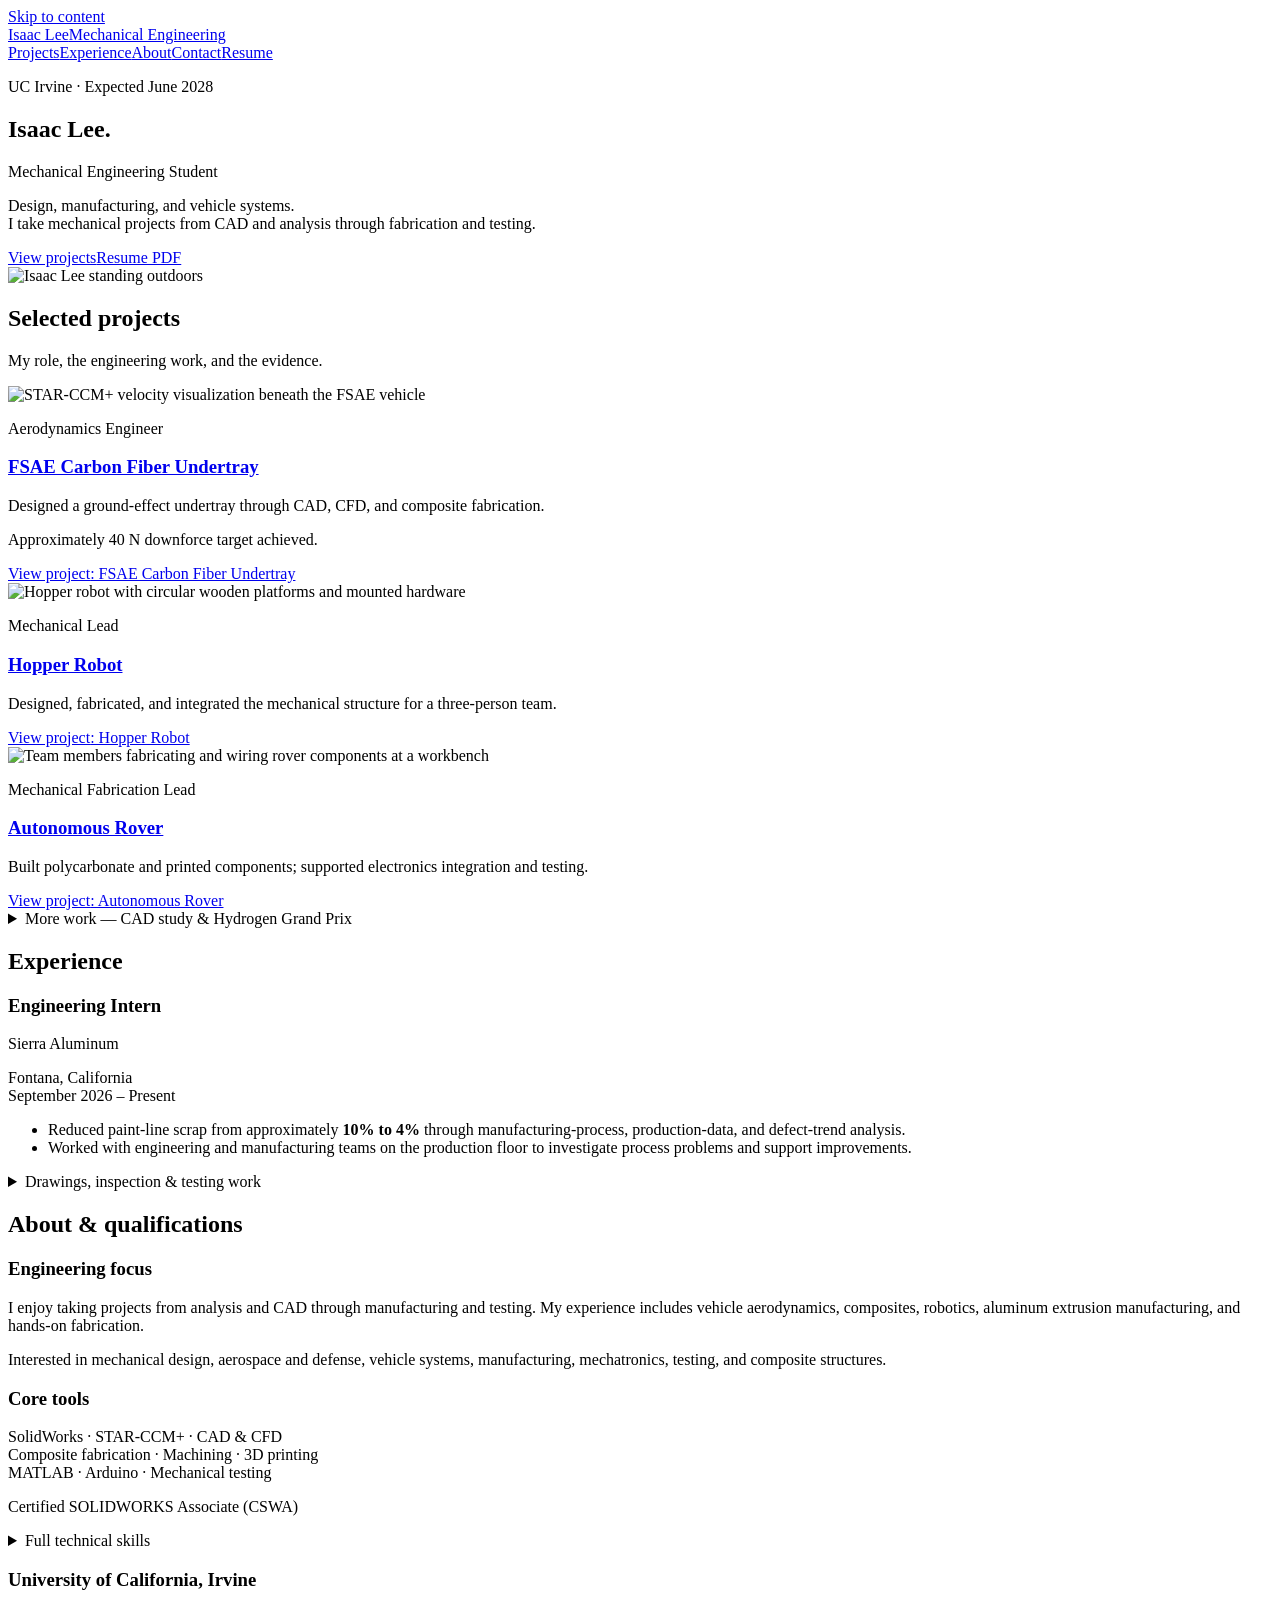
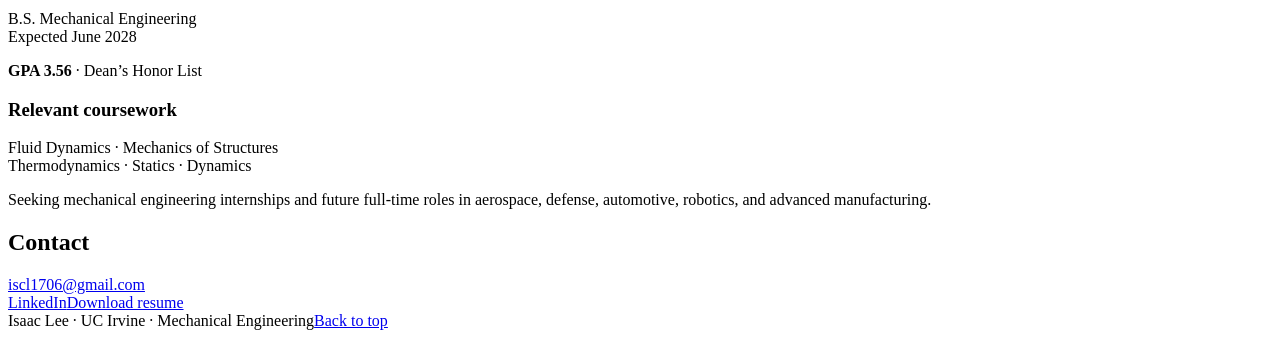
==== index.html @ 889b58a3 "Add portfolio homepage and deployment documentation" ====
<!doctype html>
<html lang="en">
<head>
  <meta charset="utf-8">
  <meta name="viewport" content="width=device-width, initial-scale=1">
  <title>Mechanical Engineering Portfolio | Isaac Lee</title>
  <meta name="description" content="Isaac Lee — UC Irvine Mechanical Engineering student. Projects in vehicle aerodynamics, composites, robotics, CAD, and manufacturing.">
  <meta name="theme-color" content="#023821">
  <link rel="icon" type="image/svg+xml" href="assets/favicon.svg">
  <link rel="stylesheet" href="css/style.css">
  <script defer src="js/config.js"></script>
  <script defer src="js/script.js"></script>
</head>
<body>
<a class="skip-link" href="#main">Skip to content</a>
<header class="site-header"><div class="container header-inner">
<a class="brand" href="index.html#home">Isaac Lee<span>Mechanical Engineering</span></a>
<button class="menu-toggle" type="button" aria-expanded="false" aria-controls="site-nav" hidden>Menu</button>
<nav id="site-nav" aria-label="Main navigation"><a href="index.html#projects">Projects</a><a href="index.html#experience">Experience</a><a href="index.html#about">About</a><a href="index.html#contact">Contact</a><a href="assets/Isaac_Lee_Resume.pdf" target="_blank" rel="noopener">Resume</a></nav>
</div></header>
<main id="main">
<section class="hero container" id="home" aria-labelledby="hero-title"><div><p class="eyebrow">UC Irvine · Expected June 2028</p><h1 id="hero-title">Isaac Lee<span>.</span></h1><p class="hero-title">Mechanical Engineering Student</p><p class="hero-intro">Design, manufacturing, and vehicle systems.<br> I take mechanical projects from CAD and analysis through fabrication and testing.</p><div class="actions"><a class="button primary" href="#projects">View projects</a><a class="button" href="assets/Isaac_Lee_Resume.pdf" data-resume="open" target="_blank" rel="noopener">Resume PDF</a></div></div><img src="assets/images/headshot.webp" alt="Isaac Lee standing outdoors" width="769" height="1024"></section>

<section class="section container" id="projects" aria-labelledby="projects-title"><div class="section-heading"><h2 id="projects-title">Selected projects</h2><p>My role, the engineering work, and the evidence.</p></div><div class="project-grid"><article class="project-card"><img src="assets/images/fsae-cfd-velocity.png" alt="STAR-CCM+ velocity visualization beneath the FSAE vehicle" width="442" height="252" loading="lazy"><div class="project-card-body"><p class="role">Aerodynamics Engineer</p><h3><a href="projects/fsae-undertray.html">FSAE Carbon Fiber Undertray</a></h3><p>Designed a ground-effect undertray through CAD, CFD, and composite fabrication.</p><p class="project-result">Approximately 40 N downforce target achieved.</p><a class="text-link" href="projects/fsae-undertray.html">View project<span class="sr-only">: FSAE Carbon Fiber Undertray</span></a></div></article><article class="project-card"><img src="assets/images/hopper-final.webp" alt="Hopper robot with circular wooden platforms and mounted hardware" width="769" height="1024" loading="lazy"><div class="project-card-body"><p class="role">Mechanical Lead</p><h3><a href="projects/hopper-robot.html">Hopper Robot</a></h3><p>Designed, fabricated, and integrated the mechanical structure for a three-person team.</p><a class="text-link" href="projects/hopper-robot.html">View project<span class="sr-only">: Hopper Robot</span></a></div></article><article class="project-card"><img src="assets/images/rover-team-work.webp" alt="Team members fabricating and wiring rover components at a workbench" width="2048" height="942" loading="lazy"><div class="project-card-body"><p class="role">Mechanical Fabrication Lead</p><h3><a href="projects/autonomous-rover.html">Autonomous Rover</a></h3><p>Built polycarbonate and printed components; supported electronics integration and testing.</p><a class="text-link" href="projects/autonomous-rover.html">View project<span class="sr-only">: Autonomous Rover</span></a></div></article></div>
<details class="more-work"><summary>More work — CAD study &amp; Hydrogen Grand Prix</summary><article class="cad-study"><h3>Mechanical CAD / Killjoy Turret</h3><p class="metadata">March – June 2025</p><p>Fully articulated, 17-component SolidWorks model built from in-game references, with material selection for manufacturability and assembly.</p><a class="text-link" href="projects/cad-turret.html">View CAD study</a></article><section class="supporting-gallery" aria-labelledby="hydrogen-title"><h3 id="hydrogen-title">Hydrogen Grand Prix</h3><p>Vehicle and team photographs from an earlier project.</p><div class="gallery-grid hydrogen-gallery"><figure class="evidence " data-evidence="hydrogen-car">
  <img src="assets/images/hydrogen-car.webp" alt="A red and blue model race car on a display table" width="871" height="581" loading="lazy">
  <figcaption>Hydrogen Grand Prix vehicle</figcaption>
</figure><figure class="evidence " data-evidence="hydrogen-cars-together">
  <img src="assets/images/hydrogen-cars-together.webp" alt="Two model race cars packed side by side in a transport case" width="261" height="578" loading="lazy">
  <figcaption>Two vehicles in transport</figcaption>
</figure><figure class="evidence " data-evidence="hydrogen-team">
  <img src="assets/images/hydrogen-team.webp" alt="Five team members standing with their model race car" width="1024" height="769" loading="lazy">
  <figcaption>Hydrogen Grand Prix team</figcaption>
</figure></div></section></details></section>

<section class="section container" id="experience" aria-labelledby="experience-title"><h2 id="experience-title">Experience</h2><article class="experience-grid"><div><h3>Engineering Intern</h3><p>Sierra Aluminum</p><p class="metadata">Fontana, California<br>September 2026 – Present</p></div><div><ul class="body-list"><li>Reduced paint-line scrap from approximately <strong>10% to 4%</strong> through manufacturing-process, production-data, and defect-trend analysis.</li><li>Worked with engineering and manufacturing teams on the production floor to investigate process problems and support improvements.</li></ul><details><summary>Drawings, inspection &amp; testing work</summary><ul class="body-list"><li>Reviewed engineering drawings, technical specifications, inspection data, and dimensional requirements for aluminum extrusions.</li><li>Supported tensile testing, equipment calibration, test-data collection, and Excel-based analysis.</li></ul></details></div></article></section>

<section class="section section-shaded" id="about" aria-labelledby="about-title"><div class="container"><h2 id="about-title">About &amp; qualifications</h2><div class="qualifications-grid"><div><h3>Engineering focus</h3><p>I enjoy taking projects from analysis and CAD through manufacturing and testing. My experience includes vehicle aerodynamics, composites, robotics, aluminum extrusion manufacturing, and hands-on fabrication.</p><p>Interested in mechanical design, aerospace and defense, vehicle systems, manufacturing, mechatronics, testing, and composite structures.</p><div id="skills"><h3>Core tools</h3><p>SolidWorks · STAR-CCM+ · CAD &amp; CFD<br>Composite fabrication · Machining · 3D printing<br>MATLAB · Arduino · Mechanical testing</p><p class="certification">Certified SOLIDWORKS Associate (CSWA)</p><details><summary>Full technical skills</summary><div class="skills-grid">
<article class="skill-group"><h3>CAD / Simulation</h3><ul><li>SolidWorks</li><li>SolidWorks Simulation</li><li>STAR-CCM+</li><li>Onshape</li><li>AutoCAD</li></ul></article><article class="skill-group"><h3>Engineering Analysis</h3><ul><li>CFD</li><li>Mechanical design</li><li>Design iteration</li><li>Mass distribution / center of gravity analysis</li><li>Basic structural analysis</li><li>Torque and gear-ratio calculations</li><li>Engineering drawings</li><li>GD&amp;T familiarity</li></ul></article><article class="skill-group"><h3>Manufacturing</h3><ul><li>CNC milling</li><li>Manual milling</li><li>Manual lathe</li><li>Laser cutting</li><li>3D printing</li><li>Bandsaw</li><li>Drill press</li><li>Jigsaw</li><li>Composite manufacturing</li><li>Wet layup</li><li>Vacuum bagging</li><li>Mold finishing</li></ul></article><article class="skill-group"><h3>Electronics / Programming</h3><ul><li>MATLAB</li><li>Arduino C++</li><li>Soldering</li><li>Wiring</li><li>Sensors</li><li>Motor controllers</li><li>Servos</li></ul></article><article class="skill-group"><h3>Testing</h3><ul><li>Tensile testing</li><li>Equipment calibration</li><li>Mechanical testing</li><li>Prototype testing</li><li>Manufacturing process analysis</li><li>Excel data analysis</li></ul></article>
  </div></details></div></div><div><h3>University of California, Irvine</h3><p>B.S. Mechanical Engineering<br>Expected June 2028</p><p><strong>GPA 3.56</strong> · Dean’s Honor List</p><h3>Relevant coursework</h3><p>Fluid Dynamics · Mechanics of Structures<br>Thermodynamics · Statics · Dynamics</p><p class="career-note">Seeking mechanical engineering internships and future full-time roles in aerospace, defense, automotive, robotics, and advanced manufacturing.</p></div></div></div></section>

<section class="section container contact-grid" id="contact" aria-labelledby="contact-title"><div><h2 id="contact-title">Contact</h2><a class="email-link" href="mailto:iscl1706@gmail.com">iscl1706@gmail.com</a></div><div class="actions" id="resume"><a class="text-link" href="https://www.linkedin.com/in/isaacbl/" data-profile="linkedin">LinkedIn</a><a class="text-link" href="assets/Isaac_Lee_Resume.pdf" data-resume="download" download="Isaac_Lee_Resume.pdf">Download resume</a></div></section>
</main><footer class="site-footer"><div class="container footer-inner"><span>Isaac Lee · UC Irvine · Mechanical Engineering</span><a href="index.html#home">Back to top</a></div></footer></body></html>
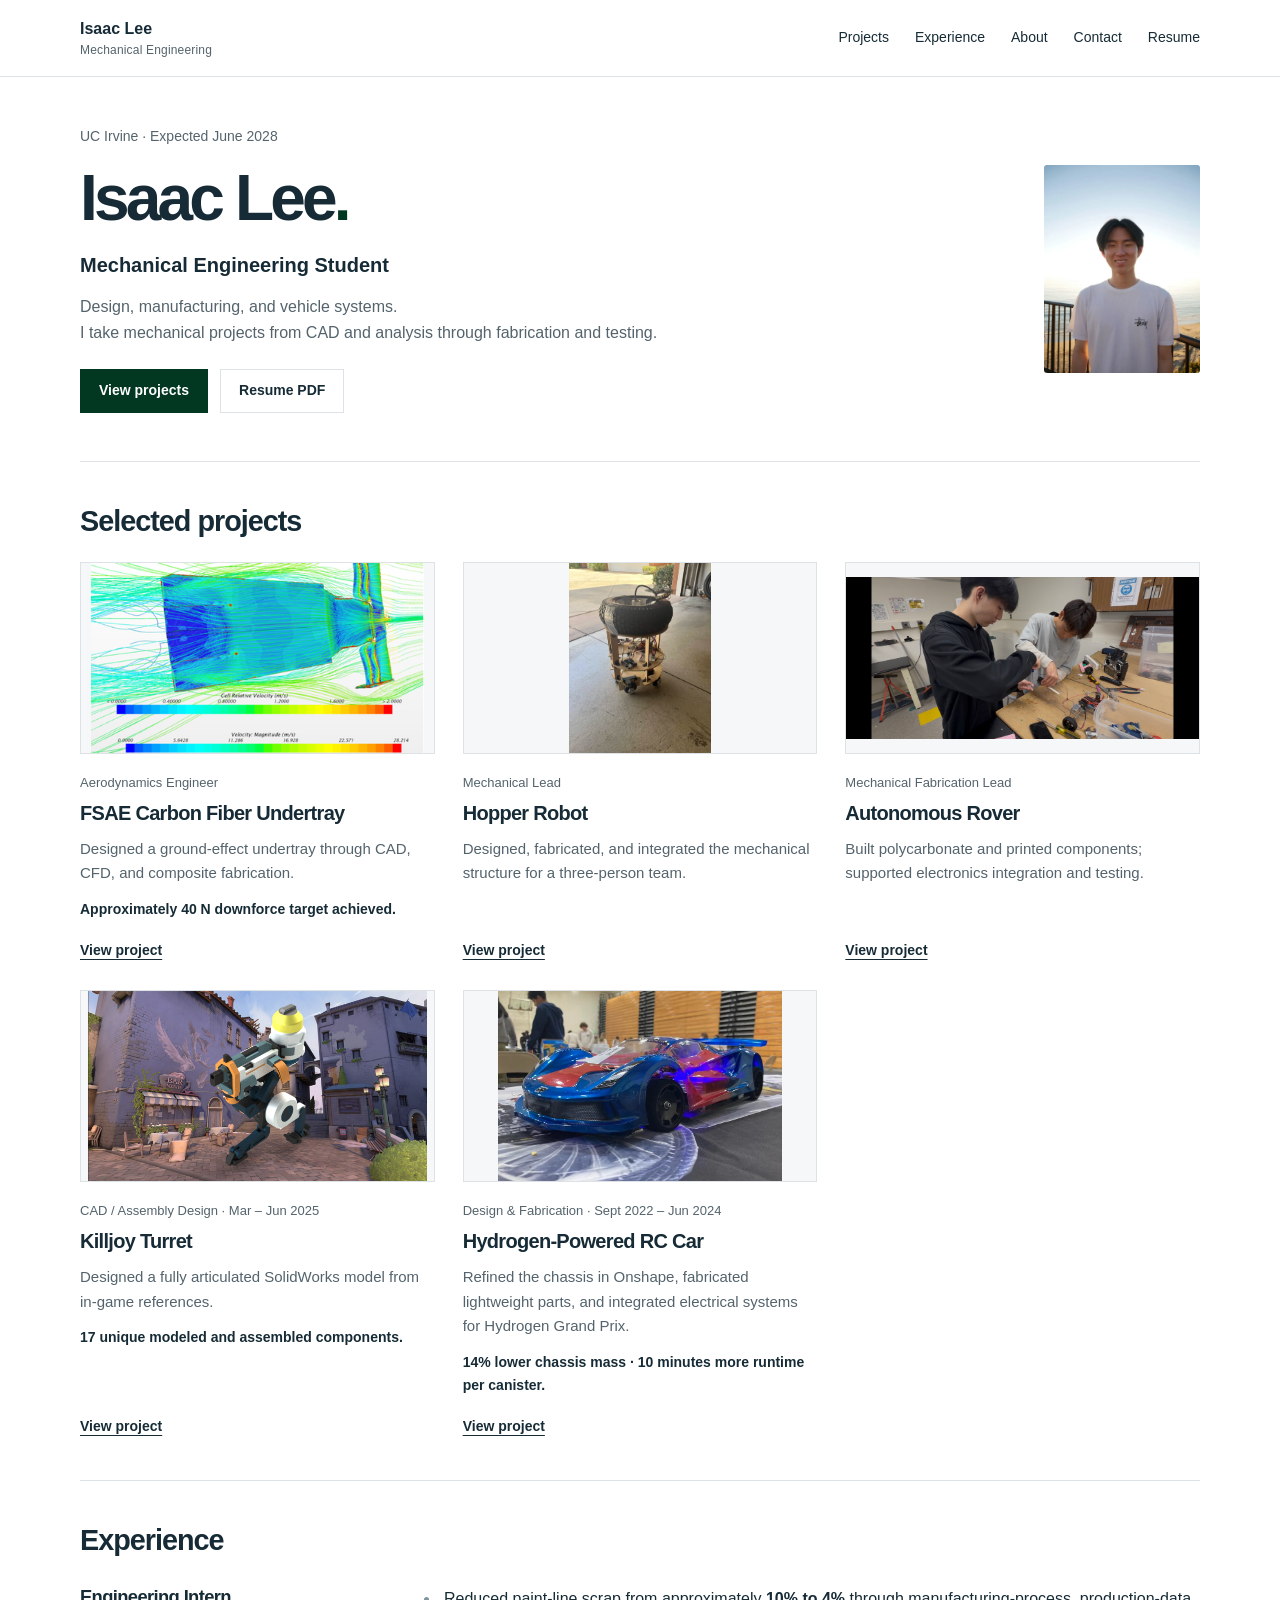
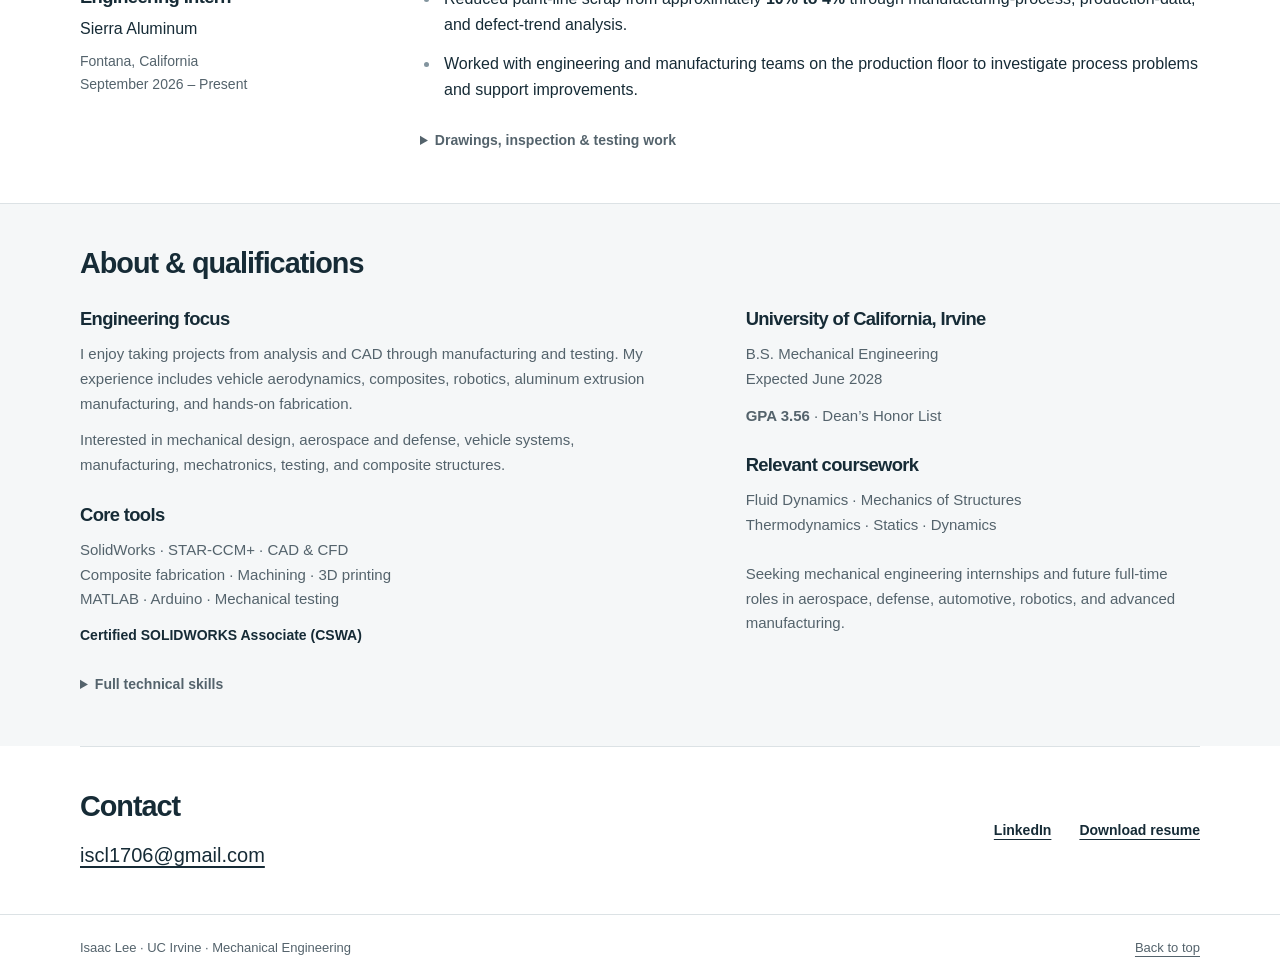
==== commit 53b7b0fe: "Show all five projects on the homepage" ====
--- a/index.html
+++ b/index.html
@@ -21,17 +21,8 @@
 <main id="main">
 <section class="hero container" id="home" aria-labelledby="hero-title"><div><p class="eyebrow">UC Irvine · Expected June 2028</p><h1 id="hero-title">Isaac Lee<span>.</span></h1><p class="hero-title">Mechanical Engineering Student</p><p class="hero-intro">Design, manufacturing, and vehicle systems.<br> I take mechanical projects from CAD and analysis through fabrication and testing.</p><div class="actions"><a class="button primary" href="#projects">View projects</a><a class="button" href="assets/Isaac_Lee_Resume.pdf" data-resume="open" target="_blank" rel="noopener">Resume PDF</a></div></div><img src="assets/images/headshot.webp" alt="Isaac Lee standing outdoors" width="769" height="1024"></section>
 
-<section class="section container" id="projects" aria-labelledby="projects-title"><div class="section-heading"><h2 id="projects-title">Selected projects</h2><p>My role, the engineering work, and the evidence.</p></div><div class="project-grid"><article class="project-card"><img src="assets/images/fsae-cfd-velocity.png" alt="STAR-CCM+ velocity visualization beneath the FSAE vehicle" width="442" height="252" loading="lazy"><div class="project-card-body"><p class="role">Aerodynamics Engineer</p><h3><a href="projects/fsae-undertray.html">FSAE Carbon Fiber Undertray</a></h3><p>Designed a ground-effect undertray through CAD, CFD, and composite fabrication.</p><p class="project-result">Approximately 40 N downforce target achieved.</p><a class="text-link" href="projects/fsae-undertray.html">View project<span class="sr-only">: FSAE Carbon Fiber Undertray</span></a></div></article><article class="project-card"><img src="assets/images/hopper-final.webp" alt="Hopper robot with circular wooden platforms and mounted hardware" width="769" height="1024" loading="lazy"><div class="project-card-body"><p class="role">Mechanical Lead</p><h3><a href="projects/hopper-robot.html">Hopper Robot</a></h3><p>Designed, fabricated, and integrated the mechanical structure for a three-person team.</p><a class="text-link" href="projects/hopper-robot.html">View project<span class="sr-only">: Hopper Robot</span></a></div></article><article class="project-card"><img src="assets/images/rover-team-work.webp" alt="Team members fabricating and wiring rover components at a workbench" width="2048" height="942" loading="lazy"><div class="project-card-body"><p class="role">Mechanical Fabrication Lead</p><h3><a href="projects/autonomous-rover.html">Autonomous Rover</a></h3><p>Built polycarbonate and printed components; supported electronics integration and testing.</p><a class="text-link" href="projects/autonomous-rover.html">View project<span class="sr-only">: Autonomous Rover</span></a></div></article></div>
-<details class="more-work"><summary>More work — CAD study &amp; Hydrogen Grand Prix</summary><article class="cad-study"><h3>Mechanical CAD / Killjoy Turret</h3><p class="metadata">March – June 2025</p><p>Fully articulated, 17-component SolidWorks model built from in-game references, with material selection for manufacturability and assembly.</p><a class="text-link" href="projects/cad-turret.html">View CAD study</a></article><section class="supporting-gallery" aria-labelledby="hydrogen-title"><h3 id="hydrogen-title">Hydrogen Grand Prix</h3><p>Vehicle and team photographs from an earlier project.</p><div class="gallery-grid hydrogen-gallery"><figure class="evidence " data-evidence="hydrogen-car">
-  <img src="assets/images/hydrogen-car.webp" alt="A red and blue model race car on a display table" width="871" height="581" loading="lazy">
-  <figcaption>Hydrogen Grand Prix vehicle</figcaption>
-</figure><figure class="evidence " data-evidence="hydrogen-cars-together">
-  <img src="assets/images/hydrogen-cars-together.webp" alt="Two model race cars packed side by side in a transport case" width="261" height="578" loading="lazy">
-  <figcaption>Two vehicles in transport</figcaption>
-</figure><figure class="evidence " data-evidence="hydrogen-team">
-  <img src="assets/images/hydrogen-team.webp" alt="Five team members standing with their model race car" width="1024" height="769" loading="lazy">
-  <figcaption>Hydrogen Grand Prix team</figcaption>
-</figure></div></section></details></section>
+<section class="section container" id="projects" aria-labelledby="projects-title"><div class="section-heading"><h2 id="projects-title">Selected projects</h2></div><div class="project-grid"><article class="project-card"><img src="assets/images/fsae-cfd-velocity.png" alt="STAR-CCM+ velocity visualization beneath the FSAE vehicle" width="442" height="252" loading="lazy"><div class="project-card-body"><p class="role">Aerodynamics Engineer</p><h3><a href="projects/fsae-undertray.html">FSAE Carbon Fiber Undertray</a></h3><p>Designed a ground-effect undertray through CAD, CFD, and composite fabrication.</p><p class="project-result">Approximately 40 N downforce target achieved.</p><a class="text-link" href="projects/fsae-undertray.html">View project<span class="sr-only">: FSAE Carbon Fiber Undertray</span></a></div></article><article class="project-card"><img src="assets/images/hopper-final.webp" alt="Hopper robot with circular wooden platforms and mounted hardware" width="769" height="1024" loading="lazy"><div class="project-card-body"><p class="role">Mechanical Lead</p><h3><a href="projects/hopper-robot.html">Hopper Robot</a></h3><p>Designed, fabricated, and integrated the mechanical structure for a three-person team.</p><a class="text-link" href="projects/hopper-robot.html">View project<span class="sr-only">: Hopper Robot</span></a></div></article><article class="project-card"><img src="assets/images/rover-team-work.webp" alt="Team members fabricating and wiring rover components at a workbench" width="2048" height="942" loading="lazy"><div class="project-card-body"><p class="role">Mechanical Fabrication Lead</p><h3><a href="projects/autonomous-rover.html">Autonomous Rover</a></h3><p>Built polycarbonate and printed components; supported electronics integration and testing.</p><a class="text-link" href="projects/autonomous-rover.html">View project<span class="sr-only">: Autonomous Rover</span></a></div></article><article class="project-card"><img src="assets/images/turret-cad.png" alt="Killjoy Turret SolidWorks assembly rendering" width="1275" height="715" loading="lazy"><div class="project-card-body"><p class="role">CAD / Assembly Design · Mar – Jun 2025</p><h3><a href="projects/cad-turret.html">Killjoy Turret</a></h3><p>Designed a fully articulated SolidWorks model from in-game references.</p><p class="project-result">17 unique modeled and assembled components.</p><a class="text-link" href="projects/cad-turret.html">View project<span class="sr-only">: Killjoy Turret</span></a></div></article><article class="project-card"><img src="assets/images/hydrogen-car.webp" alt="Hydrogen-powered RC car on a display table" width="871" height="581" loading="lazy"><div class="project-card-body"><p class="role">Design &amp; Fabrication · Sept 2022 – Jun 2024</p><h3><a href="projects/hydrogen-rc-car.html">Hydrogen-Powered RC Car</a></h3><p>Refined the chassis in Onshape, fabricated lightweight parts, and integrated electrical systems for Hydrogen Grand Prix.</p><p class="project-result">14% lower chassis mass · 10 minutes more runtime per canister.</p><a class="text-link" href="projects/hydrogen-rc-car.html">View project<span class="sr-only">: Hydrogen-Powered RC Car</span></a></div></article></div>
+</section>
 
 <section class="section container" id="experience" aria-labelledby="experience-title"><h2 id="experience-title">Experience</h2><article class="experience-grid"><div><h3>Engineering Intern</h3><p>Sierra Aluminum</p><p class="metadata">Fontana, California<br>September 2026 – Present</p></div><div><ul class="body-list"><li>Reduced paint-line scrap from approximately <strong>10% to 4%</strong> through manufacturing-process, production-data, and defect-trend analysis.</li><li>Worked with engineering and manufacturing teams on the production floor to investigate process problems and support improvements.</li></ul><details><summary>Drawings, inspection &amp; testing work</summary><ul class="body-list"><li>Reviewed engineering drawings, technical specifications, inspection data, and dimensional requirements for aluminum extrusions.</li><li>Supported tensile testing, equipment calibration, test-data collection, and Excel-based analysis.</li></ul></details></div></article></section>
 
--- a/css/style.css
+++ b/css/style.css
@@ -0,0 +1,178 @@
+:root {
+  --ink: #162b36; --muted: #54636c; --line: #dce2e5;
+  --surface: #f5f7f8; --accent: #023821;
+  --sans: "Segoe UI", Arial, sans-serif;
+}
+* { box-sizing: border-box; }
+html { scroll-behavior: smooth; scroll-padding-top: 100px; }
+body { margin: 0; background: white; color: var(--ink); font: 16px/1.65 var(--sans); }
+a { color: inherit; text-underline-offset: 4px; }
+a:hover { color: var(--accent); }
+a:focus-visible, button:focus-visible, summary:focus-visible { outline: 3px solid var(--accent); outline-offset: 5px; }
+button { font: inherit; cursor: pointer; }
+img, video { display: block; max-width: 100%; width: 100%; height: auto; }
+h1,h2,h3,p,ul,dl,figure { margin: 0; }
+h1,h2,h3 { line-height: 1.2; letter-spacing: -.035em; }
+h2 { font-size: 1.8rem; font-weight: 650; }
+h3 { font-size: 1.15rem; font-weight: 650; }
+p + p { margin-top: 12px; }
+ul { padding-left: 20px; }
+.container { width: min(1120px, calc(100% - 64px)); margin-inline: auto; }
+.sr-only { position: absolute; width: 1px; height: 1px; padding: 0; overflow: hidden; clip: rect(0,0,0,0); white-space: nowrap; border: 0; }
+.skip-link { position: fixed; top: -80px; left: 16px; z-index: 20; padding: 12px 20px; background: var(--ink); color: white; }
+.skip-link:focus { top: 12px; }
+.site-header { background: white; position: sticky; top: 0; z-index: 10; border-bottom: 1px solid var(--line); }
+.header-inner { min-height: 76px; display: flex; align-items: center; justify-content: space-between; gap: 20px; }
+.brand { text-decoration: none; font-weight: 650; font-size: 1rem; line-height: 1.35; }
+.brand span { display: block; font-size: .75rem; font-weight: 400; color: var(--muted); margin-top: 3px; letter-spacing: .015em; }
+#site-nav { display: flex; gap: 26px; }
+#site-nav a { text-decoration: none; font-size: .875rem; padding-block: 10px; }
+.menu-toggle { display: none; border: 1px solid var(--line); background: white; padding: 7px 13px; }
+.hero { display: grid; grid-template-columns: minmax(0,1fr) 156px; align-items: center; gap: 60px; padding-block: 48px; }
+.hero > * { min-width: 0; }
+.eyebrow { color: var(--muted); font-size: .875rem; margin-bottom: 12px; }
+.hero h1 { font-size: 4rem; font-weight: 650; letter-spacing: -.06em; }
+.hero h1 span { color: var(--accent); }
+.hero-title { font-size: 1.25rem; font-weight: 600; margin-top: 12px; }
+.hero-intro { color: var(--muted); max-width: 650px; margin-top: 12px; }
+.hero > img { border-radius: 3px; }
+.actions { display: flex; flex-wrap: wrap; gap: 12px; align-items: center; }
+.hero .actions { margin-top: 22px; }
+.button { display: inline-flex; justify-content: center; align-items: center; min-height: 44px; padding: 9px 18px; border: 1px solid var(--line); text-decoration: none; font-size: .875rem; font-weight: 600; }
+.button.primary { background: var(--accent); color: white; border-color: var(--accent); }
+.button.primary:hover { background: #044c2d; }
+.section { padding-block: 42px; border-top: 1px solid var(--line); }
+.section-heading { display: flex; justify-content: space-between; align-items: baseline; gap: 24px; margin-bottom: 24px; }
+.section-heading p { font-size: .9375rem; color: var(--muted); }
+.project-grid { display: grid; grid-template-columns: repeat(3,minmax(0,1fr)); gap: 28px; }
+.project-card { min-width: 0; display: flex; flex-direction: column; }
+.project-card > img { height: 192px; object-fit: contain; background: var(--surface); border: 1px solid var(--line); }
+.project-card-body { display: flex; flex-direction: column; flex: 1; padding-top: 18px; }
+.role { color: var(--muted); font-size: .8125rem; margin-bottom: 7px; }
+.project-card h3 { font-size: 1.25rem; margin-bottom: 12px; }
+.project-card h3 a { text-decoration: none; }
+.project-card-body > p:not(.role) { font-size: .9375rem; color: var(--muted); }
+.project-card-body > .project-result { color: var(--ink) !important; font-weight: 600; font-size: .875rem !important; }
+.text-link { font-size: .875rem; font-weight: 600; }
+.project-card-body > .text-link { margin-top: auto; padding-top: 18px; align-self: start; }
+details { margin-top: 18px; }
+summary { cursor: pointer; font-size: .875rem; font-weight: 600; padding-block: 8px; color: var(--muted); }
+details[open] > summary { margin-bottom: 14px; }
+.more-work { border-top: 1px solid var(--line); margin-top: 28px; padding-top: 10px; }
+.cad-study { padding-block: 16px 28px; border-bottom: 1px solid var(--line); }
+.cad-study p { color: var(--muted); font-size: .9375rem; margin-block: 8px 12px; }
+.supporting-gallery { padding-top: 24px; }
+.supporting-gallery > p { color: var(--muted); font-size: .9375rem; margin-top: 8px; }
+.experience-grid { display: grid; grid-template-columns: 280px minmax(0,1fr); gap: 60px; margin-top: 28px; }
+.experience-grid > div > p { margin-top: 8px; }
+.metadata { color: var(--muted); font-size: .875rem; }
+.body-list li { padding-left: 4px; margin-bottom: 12px; }
+.body-list li::marker { color: #82949e; }
+.body-list li:last-child { margin-bottom: 0; }
+.section-shaded { background: var(--surface); }
+.qualifications-grid { display: grid; grid-template-columns: minmax(0,1.3fr) minmax(0,1fr); gap: 75px; margin-top: 28px; }
+.qualifications-grid h3 { margin-bottom: 12px; }
+.qualifications-grid h3:not(:first-child), #skills { margin-top: 26px; }
+.qualifications-grid p { color: var(--muted); font-size: .9375rem; }
+.qualifications-grid .certification { font-size: .875rem; font-weight: 600; color: var(--ink); }
+.career-note { margin-top: 24px; }
+.skills-grid { display: grid; grid-template-columns: repeat(2,minmax(0,1fr)); gap: 24px; margin-top: 10px; }
+.skill-group { padding-top: 15px; border-top: 1px solid var(--line); }
+.skill-group h3 { font-size: 1rem; }
+.skill-group ul { padding: 0; list-style: none; color: var(--muted); font-size: .875rem; }
+.contact-grid { display: flex; justify-content: space-between; align-items: center; gap: 28px; }
+.contact-grid h2 { margin-bottom: 15px; }
+.contact-grid .actions { gap: 28px; }
+.email-link { font-size: 1.25rem; }
+.site-footer { border-top: 1px solid var(--line); padding-block: 22px; color: var(--muted); font-size: .8125rem; }
+.footer-inner { display: flex; justify-content: space-between; gap: 20px; }
+/* Case studies: overview and real evidence first, detailed documentation on request. */
+.case-hero { padding-block: 32px 36px; }
+.breadcrumb { font-size: .875rem; color: var(--muted); display: inline-block; margin-bottom: 22px; }
+.case-hero h1 { font-size: clamp(2rem,4vw,3rem); margin-bottom: 16px; max-width: 900px; }
+.case-deck { color: var(--muted); font-size: 1.125rem; }
+.case-facts { display: flex; flex-wrap: wrap; gap: 24px 50px; margin-block: 24px; }
+dt { font-size: .8125rem; color: var(--muted); margin-bottom: 4px; }
+dd { margin: 0; font-size: .9375rem; font-weight: 600; }
+.evidence { border: 1px solid var(--line); min-width: 0; max-width: 100%; background: white; }
+.evidence img { object-fit: contain; background: white; }
+.case-hero .evidence img { height: 320px; }
+figcaption { font-size: .8125rem; color: var(--muted); border-top: 1px solid var(--line); padding: 10px 14px; line-height: 1.5; }
+.case-content { max-width: 900px; }
+.case-section { border-top: 1px solid var(--line); padding-block: 26px; }
+.case-section h2 { font-size: 1.4rem; margin-bottom: 16px; }
+.case-section > .evidence { margin-top: 22px; }
+.case-section > .evidence img { max-height: 400px; }
+.content-placeholder { border-left: 2px solid #b8c6ce; background: var(--surface); color: var(--muted); font-size: .875rem; padding: 12px 16px; }
+.engineering-details { border-block: 1px solid var(--line); padding-block: 15px; margin-top: 16px; }
+.engineering-details > summary { color: var(--ink); font-size: .9375rem; }
+.engineering-details .case-section:first-of-type { border-top: 0; }
+.process-grid { display: grid; grid-template-columns: repeat(3,minmax(0,1fr)); gap: 22px; margin-top: 22px; padding-block: 20px; border-block: 1px solid var(--line); }
+.process-step { font-size: .8125rem; color: var(--muted); }
+.process-grid h3 { font-size: 1rem; margin-block: 8px; }
+.process-grid p { font-size: .875rem; color: var(--muted); }
+.result-callout { display: flex; align-items: center; flex-wrap: wrap; gap: 22px; margin-top: 20px; padding: 18px 22px; background: var(--surface); }
+.result-callout strong { font-size: 1.9rem; font-weight: 600; }
+.result-callout span { font-size: .875rem; }
+.gallery-grid { display: grid; grid-template-columns: repeat(2,minmax(0,1fr)); gap: 22px; margin-top: 22px; }
+.gallery-grid .evidence { display: flex; flex-direction: column; }
+.gallery-grid img { height: 280px; }
+.gallery-grid figcaption { margin-top: auto; }
+.hydrogen-gallery { grid-template-columns: repeat(3,minmax(0,1fr)); }
+.hydrogen-gallery img { height: 220px; }
+.case-end { padding-block: 28px 40px; }
+.evidence-placeholder { position: relative; display: flex; align-items: center; justify-content: center; width: 100%; min-width: 0; padding: 48px 20px; min-height: 180px; background: var(--surface); }
+.placeholder-center { display: flex; flex-direction: column; align-items: center; gap: 6px; text-align: center; max-width: 260px; min-width: 0; }
+.placeholder-center strong, .placeholder-center > span:last-child { font-size: .8125rem; color: var(--muted); }
+.placeholder-symbol { color: #82949e; font-size: 1.3rem; }
+.media-code, .media-ratio { position: absolute; font-size: .75rem; color: var(--muted); }
+.media-code { top: 12px; left: 14px; right: 14px; overflow-wrap: anywhere; }
+.media-ratio { bottom: 12px; right: 14px; }
+@media (max-width: 960px) {
+  .container { width: calc(100% - 48px); }
+  .header-inner { flex-wrap: wrap; }
+  .menu-toggle:not([hidden]) { display: block; }
+  body:has(.menu-toggle:not([hidden])) #site-nav { display: none; width: 100%; padding-bottom: 15px; }
+  body:has(.menu-toggle:not([hidden])) #site-nav.is-open { display: flex; }
+  #site-nav { flex-wrap: wrap; gap: 8px 22px; }
+  .hero { gap: 35px; }
+  .project-grid { gap: 20px; }
+  .project-card > img { height: 165px; }
+  .experience-grid { grid-template-columns: 230px minmax(0,1fr); gap: 35px; }
+  .qualifications-grid { gap: 35px; }
+}
+@media (max-width: 700px) {
+  .container { width: calc(100% - 36px); }
+  .hero { grid-template-columns: minmax(0,1fr) 74px; align-items: start; gap: 20px; padding-block: 32px; }
+  .hero h1 { font-size: 2.65rem; }
+  .hero > img { margin-top: 6px; }
+  .hero-title { font-size: 1.05rem; }
+  .hero .eyebrow { font-size: .8125rem; }
+  .hero-intro { font-size: .9375rem; }
+  .hero-intro br { display: none; }
+  .section { padding-block: 32px; }
+  .section-heading { display: block; }
+  .section-heading p { margin-top: 10px; }
+  h2 { font-size: 1.6rem; }
+  .project-grid { grid-template-columns: 1fr; gap: 32px; }
+  .project-card > img { height: 210px; }
+  .project-card-body > .text-link { margin-top: 0; }
+  .experience-grid, .qualifications-grid { grid-template-columns: 1fr; gap: 24px; }
+  .skills-grid { grid-template-columns: 1fr; }
+  .contact-grid { display: block; }
+  .contact-grid .actions { margin-top: 22px; }
+  .email-link { font-size: 1.1rem; }
+  .footer-inner { flex-direction: column; gap: 8px; }
+  .case-facts { display: grid; grid-template-columns: 1fr; gap: 14px; }
+  .case-hero .evidence img { height: 240px; }
+  .gallery-grid, .hydrogen-gallery { grid-template-columns: 1fr; }
+  .gallery-grid img { height: auto; max-height: 380px; }
+  .process-grid { grid-template-columns: 1fr; }
+}
+@media (prefers-reduced-motion: reduce) { html { scroll-behavior: auto; } }
+@media print {
+  .site-header, .skip-link { display: none; }
+  .container { width: 100%; }
+  .section { padding-block: 20px; }
+  .project-card, .evidence, .case-section { break-inside: avoid; }
+}
